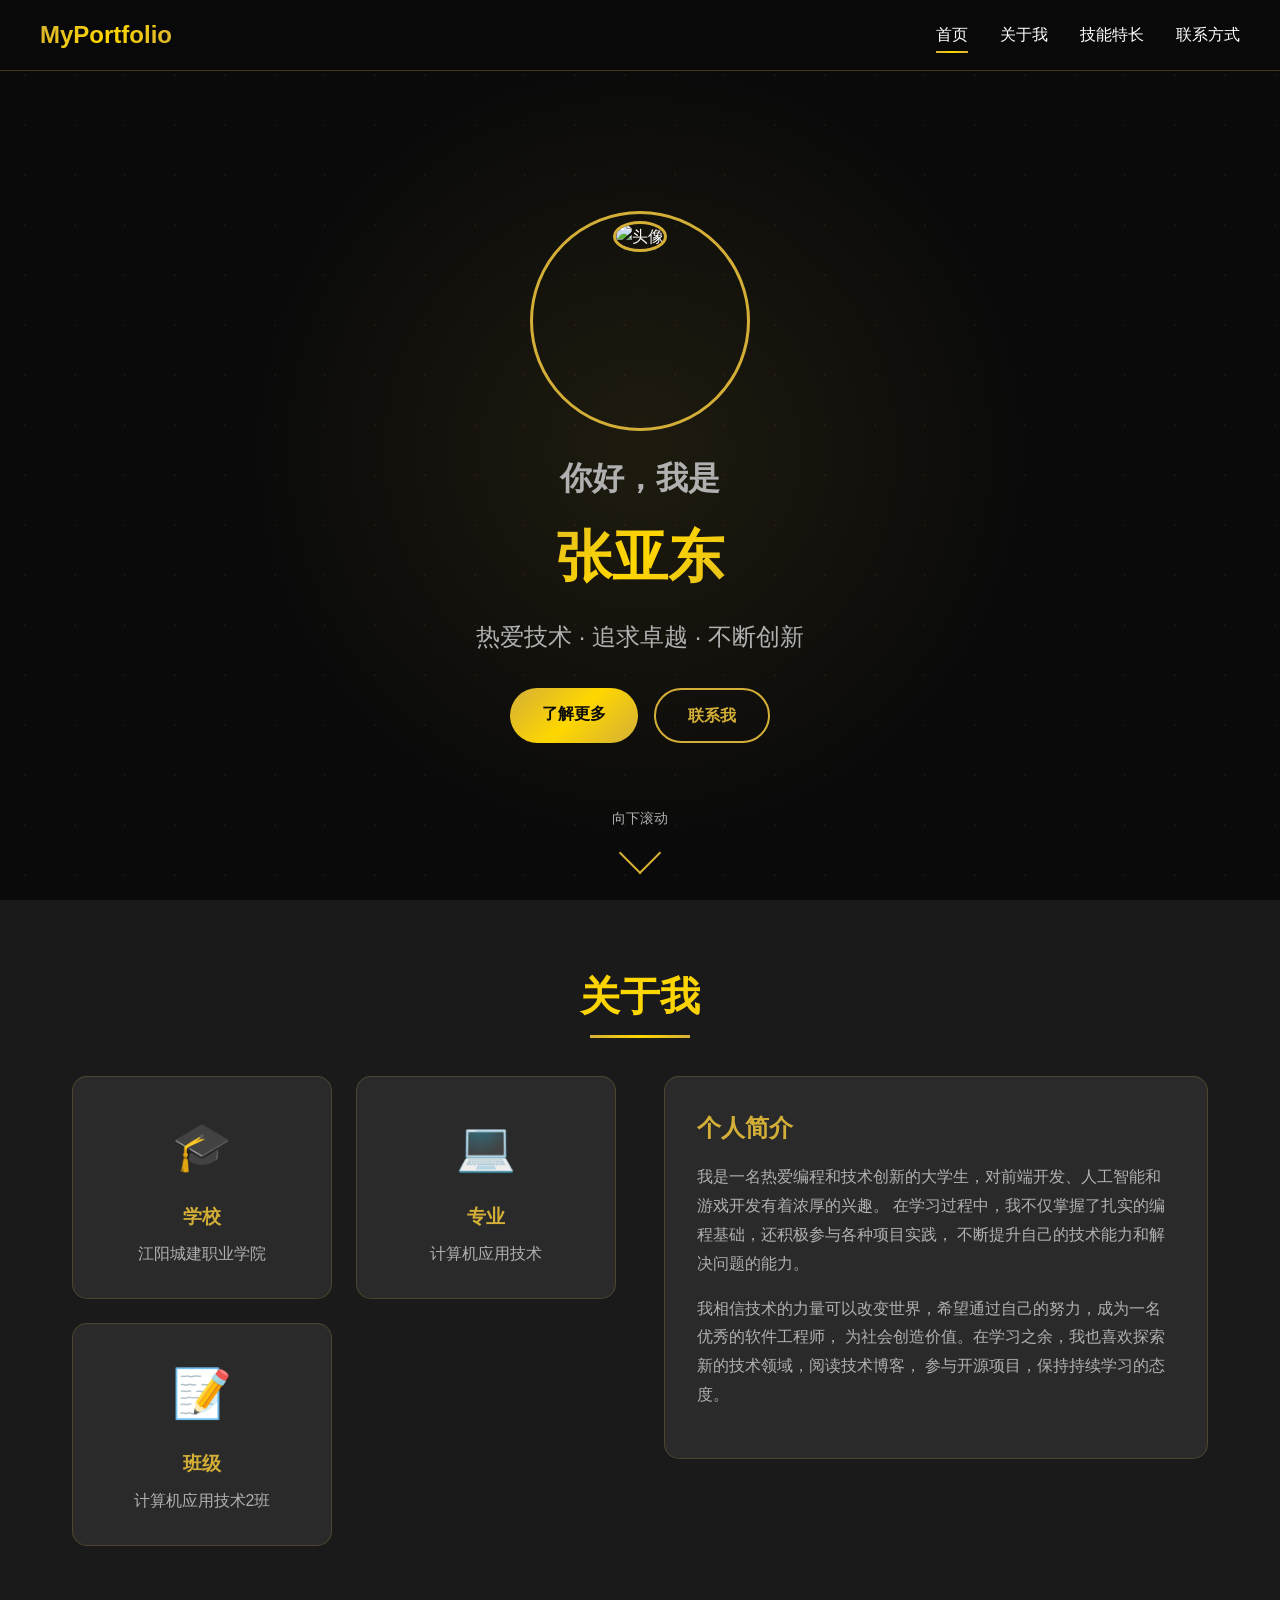
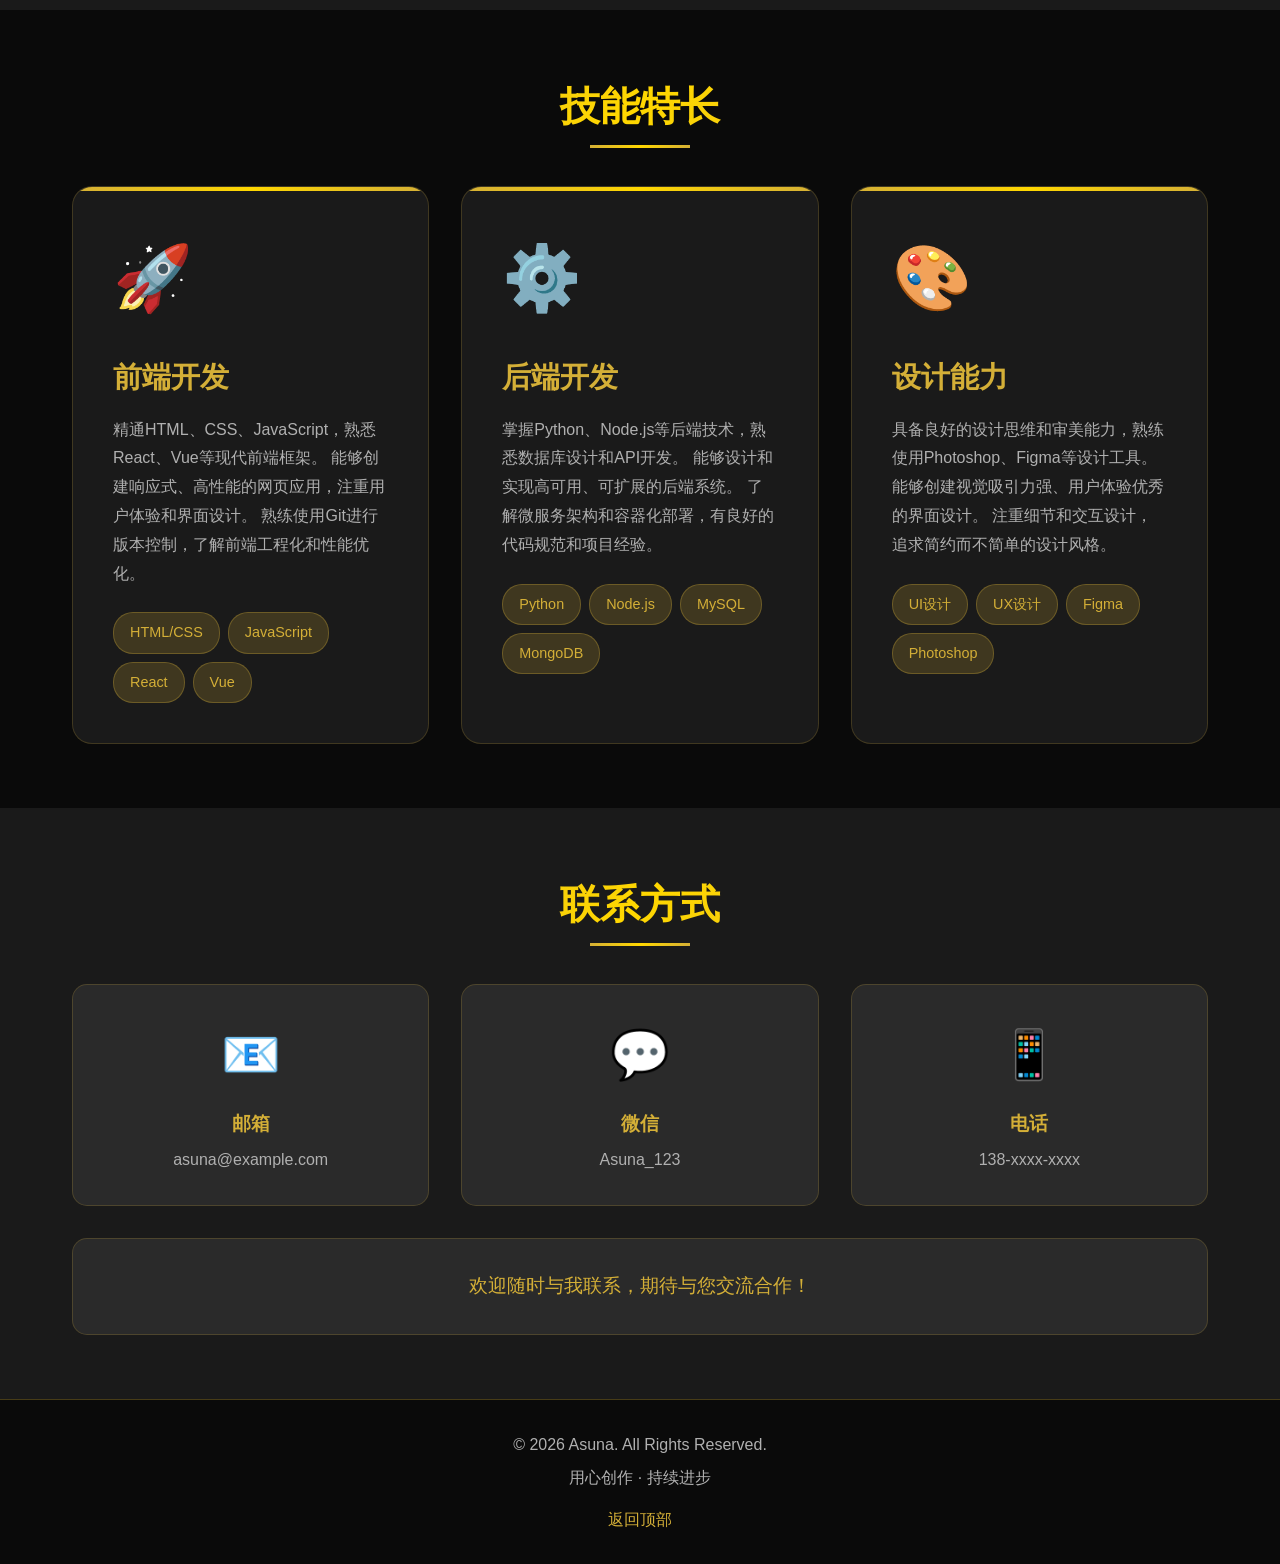
==== index.html @ ef43570d "Add files via upload" ====
<!DOCTYPE html>
<html lang="zh-CN">
<head>
    <meta charset="UTF-8">
    <meta name="viewport" content="width=device-width, initial-scale=1.0">
    <title>个人主页 - 自我介绍</title>
    <link rel="stylesheet" href="style.css">
</head>
<body>
    <!-- 导航栏 -->
    <nav class="navbar">
        <div class="nav-container">
            <div class="nav-logo">MyPortfolio</div>
            <div class="nav-menu">
                <a href="#home" class="nav-link active">首页</a>
                <a href="#about" class="nav-link">关于我</a>
                <a href="#skills" class="nav-link">技能特长</a>
                <a href="#contact" class="nav-link">联系方式</a>
            </div>
            <div class="hamburger">
                <span></span>
                <span></span>
                <span></span>
            </div>
        </div>
    </nav>

    <!-- 首页区域 -->
    <section id="home" class="hero">
        <div class="hero-content">
            <div class="avatar-container">
                <div class="avatar-ring"></div>
                <img src="https://tse2-mm.cn.bing.net/th/id/OIP-C.rYHXCZjmTOI2KDGcBa1fsQHaFz?w=194&h=180&c=7&r=0&o=7&dpr=1.5&pid=1.7&rm=3" alt="头像" class="avatar">
            </div>
            <h1 class="hero-title">
                <span class="glow">你好，我是</span>
                <span class="name">张亚东</span>
            </h1>
            <p class="hero-subtitle">热爱技术 · 追求卓越 · 不断创新</p>
            <div class="hero-buttons">
                <a href="#about" class="btn btn-primary">了解更多</a>
                <a href="#contact" class="btn btn-secondary">联系我</a>
            </div>
        </div>
        <div class="scroll-indicator">
            <span>向下滚动</span>
            <div class="arrow"></div>
        </div>
    </section>

    <!-- 关于我区域 -->
    <section id="about" class="about">
        <div class="container">
            <h2 class="section-title">关于我</h2>
            <div class="about-content">
                <div class="about-info">
                    <div class="info-card">
                        <div class="info-icon">🎓</div>
                        <h3>学校</h3>
                        <p>江阳城建职业学院</p>
                    </div>
                    <div class="info-card">
                        <div class="info-icon">💻</div>
                        <h3>专业</h3>
                        <p>计算机应用技术</p>
                    </div>
                    <div class="info-card">
                        <div class="info-icon">📝</div>
                        <h3>班级</h3>
                        <p>计算机应用技术2班</p>
                    </div>
                </div>
                <div class="about-description">
                    <h3>个人简介</h3>
                    <p>
                        我是一名热爱编程和技术创新的大学生，对前端开发、人工智能和游戏开发有着浓厚的兴趣。
                        在学习过程中，我不仅掌握了扎实的编程基础，还积极参与各种项目实践，
                        不断提升自己的技术能力和解决问题的能力。
                    </p>
                    <p>
                        我相信技术的力量可以改变世界，希望通过自己的努力，成为一名优秀的软件工程师，
                        为社会创造价值。在学习之余，我也喜欢探索新的技术领域，阅读技术博客，
                        参与开源项目，保持持续学习的态度。
                    </p>
                </div>
            </div>
        </div>
    </section>

    <!-- 技能特长区域 -->
    <section id="skills" class="skills">
        <div class="container">
            <h2 class="section-title">技能特长</h2>
            <div class="skills-grid">
                <div class="skill-card card-1">
                    <div class="skill-icon">🚀</div>
                    <h3>前端开发</h3>
                    <p>
                        精通HTML、CSS、JavaScript，熟悉React、Vue等现代前端框架。
                        能够创建响应式、高性能的网页应用，注重用户体验和界面设计。
                        熟练使用Git进行版本控制，了解前端工程化和性能优化。
                    </p>
                    <div class="skill-tags">
                        <span class="tag">HTML/CSS</span>
                        <span class="tag">JavaScript</span>
                        <span class="tag">React</span>
                        <span class="tag">Vue</span>
                    </div>
                </div>
                <div class="skill-card card-2">
                    <div class="skill-icon">⚙️</div>
                    <h3>后端开发</h3>
                    <p>
                        掌握Python、Node.js等后端技术，熟悉数据库设计和API开发。
                        能够设计和实现高可用、可扩展的后端系统。
                        了解微服务架构和容器化部署，有良好的代码规范和项目经验。
                    </p>
                    <div class="skill-tags">
                        <span class="tag">Python</span>
                        <span class="tag">Node.js</span>
                        <span class="tag">MySQL</span>
                        <span class="tag">MongoDB</span>
                    </div>
                </div>
                <div class="skill-card card-3">
                    <div class="skill-icon">🎨</div>
                    <h3>设计能力</h3>
                    <p>
                        具备良好的设计思维和审美能力，熟练使用Photoshop、Figma等设计工具。
                        能够创建视觉吸引力强、用户体验优秀的界面设计。
                        注重细节和交互设计，追求简约而不简单的设计风格。
                    </p>
                    <div class="skill-tags">
                        <span class="tag">UI设计</span>
                        <span class="tag">UX设计</span>
                        <span class="tag">Figma</span>
                        <span class="tag">Photoshop</span>
                    </div>
                </div>
            </div>
        </div>
    </section>

    <!-- 联系方式区域 -->
    <section id="contact" class="contact">
        <div class="container">
            <h2 class="section-title">联系方式</h2>
            <div class="contact-content">
                <div class="contact-card">
                    <div class="contact-icon">📧</div>
                    <h3>邮箱</h3>
                    <p>asuna@example.com</p>
                </div>
                <div class="contact-card">
                    <div class="contact-icon">💬</div>
                    <h3>微信</h3>
                    <p>Asuna_123</p>
                </div>
                <div class="contact-card">
                    <div class="contact-icon">📱</div>
                    <h3>电话</h3>
                    <p>138-xxxx-xxxx</p>
                </div>
            </div>
            <div class="contact-message">
                <p>欢迎随时与我联系，期待与您交流合作！</p>
            </div>
        </div>
    </section>

    <!-- 页脚 -->
    <footer class="footer">
        <div class="footer-content">
            <p>&copy; 2026 Asuna. All Rights Reserved.</p>
            <p>用心创作 · 持续进步</p>
        </div>
        <div class="footer-links">
            <a href="#home" class="footer-link">返回顶部</a>
        </div>
    </footer>

    <script src="script.js"></script>
</body>
</html>
---- style.css ----
/* 全局样式 */
* {
    margin: 0;
    padding: 0;
    box-sizing: border-box;
}

:root {
    --primary-gold: #D4AF37;
    --secondary-gold: #FFD700;
    --dark-bg: #0a0a0a;
    --dark-secondary: #1a1a1a;
    --dark-tertiary: #2a2a2a;
    --text-light: #ffffff;
    --text-gray: #b0b0b0;
    --gradient-gold: linear-gradient(135deg, #D4AF37 0%, #FFD700 50%, #D4AF37 100%);
}

body {
    font-family: 'Segoe UI', Tahoma, Geneva, Verdana, sans-serif;
    background: var(--dark-bg);
    color: var(--text-light);
    line-height: 1.6;
    overflow-x: hidden;
}

html {
    scroll-behavior: smooth;
}

/* 导航栏 */
.navbar {
    position: fixed;
    top: 0;
    left: 0;
    right: 0;
    background: rgba(10, 10, 10, 0.95);
    backdrop-filter: blur(10px);
    padding: 1rem 2rem;
    z-index: 1000;
    border-bottom: 1px solid rgba(212, 175, 55, 0.3);
    transition: all 0.3s ease;
}

.nav-container {
    max-width: 1200px;
    margin: 0 auto;
    display: flex;
    justify-content: space-between;
    align-items: center;
}

.nav-logo {
    font-size: 1.5rem;
    font-weight: bold;
    background: var(--gradient-gold);
    -webkit-background-clip: text;
    -webkit-text-fill-color: transparent;
    background-clip: text;
}

.nav-menu {
    display: flex;
    gap: 2rem;
    list-style: none;
}

.nav-link {
    color: var(--text-light);
    text-decoration: none;
    font-weight: 500;
    transition: all 0.3s ease;
    position: relative;
}

.nav-link::after {
    content: '';
    position: absolute;
    bottom: -5px;
    left: 0;
    width: 0;
    height: 2px;
    background: var(--gradient-gold);
    transition: width 0.3s ease;
}

.nav-link:hover::after,
.nav-link.active::after {
    width: 100%;
}

.nav-link:hover {
    color: var(--primary-gold);
}

.hamburger {
    display: none;
    flex-direction: column;
    cursor: pointer;
    gap: 5px;
}

.hamburger span {
    width: 25px;
    height: 3px;
    background: var(--primary-gold);
    transition: all 0.3s ease;
}

/* 首页区域 */
.hero {
    min-height: 100vh;
    display: flex;
    flex-direction: column;
    justify-content: center;
    align-items: center;
    padding: 6rem 2rem 2rem;
    background: radial-gradient(circle at 50% 50%, rgba(212, 175, 55, 0.1) 0%, transparent 50%);
    position: relative;
    overflow: hidden;
}

.hero::before {
    content: '';
    position: absolute;
    top: 0;
    left: 0;
    right: 0;
    bottom: 0;
    background: url('data:image/svg+xml,<svg xmlns="http://www.w3.org/2000/svg" viewBox="0 0 100 100"><circle cx="50" cy="50" r="1" fill="%23D4AF37" opacity="0.3"/></svg>');
    background-size: 50px 50px;
    animation: stars 20s linear infinite;
}

@keyframes stars {
    0% { transform: translateY(0); }
    100% { transform: translateY(-50px); }
}

.hero-content {
    text-align: center;
    z-index: 1;
    max-width: 800px;
}

.avatar-container {
    position: relative;
    width: 200px;
    height: 200px;
    margin: 0 auto 2rem;
}

.avatar-ring {
    position: absolute;
    top: -10px;
    left: -10px;
    right: -10px;
    bottom: -10px;
    border: 3px solid var(--primary-gold);
    border-radius: 50%;
    animation: ring 3s ease-in-out infinite;
}

@keyframes ring {
    0%, 100% { transform: scale(1); opacity: 1; }
    50% { transform: scale(1.1); opacity: 0.5; }
}

.avatar {
    width: 100%;
    height: 100%;
    border-radius: 50%;
    object-fit: cover;
    border: 3px solid var(--primary-gold);
    animation: float 3s ease-in-out infinite;
}

@keyframes float {
    0%, 100% { transform: translateY(0); }
    50% { transform: translateY(-10px); }
}

.hero-title {
    font-size: 3.5rem;
    margin-bottom: 1rem;
    font-weight: 700;
}

.glow {
    display: block;
    font-size: 2rem;
    color: var(--text-gray);
    margin-bottom: 0.5rem;
}

.name {
    background: var(--gradient-gold);
    -webkit-background-clip: text;
    -webkit-text-fill-color: transparent;
    background-clip: text;
    display: block;
    animation: glow 2s ease-in-out infinite alternate;
}

@keyframes glow {
    from { text-shadow: 0 0 20px rgba(212, 175, 55, 0.5); }
    to { text-shadow: 0 0 30px rgba(212, 175, 55, 0.8), 0 0 40px rgba(212, 175, 55, 0.6); }
}

.hero-subtitle {
    font-size: 1.5rem;
    color: var(--text-gray);
    margin-bottom: 2rem;
}

.hero-buttons {
    display: flex;
    gap: 1rem;
    justify-content: center;
    flex-wrap: wrap;
}

.btn {
    padding: 0.8rem 2rem;
    border-radius: 30px;
    text-decoration: none;
    font-weight: 600;
    transition: all 0.3s ease;
    position: relative;
    overflow: hidden;
}

.btn-primary {
    background: var(--gradient-gold);
    color: var(--dark-bg);
    border: none;
}

.btn-primary:hover {
    transform: translateY(-3px);
    box-shadow: 0 10px 30px rgba(212, 175, 55, 0.4);
}

.btn-secondary {
    background: transparent;
    color: var(--primary-gold);
    border: 2px solid var(--primary-gold);
}

.btn-secondary:hover {
    background: var(--primary-gold);
    color: var(--dark-bg);
    transform: translateY(-3px);
}

.scroll-indicator {
    position: absolute;
    bottom: 2rem;
    left: 50%;
    transform: translateX(-50%);
    text-align: center;
    animation: bounce 2s infinite;
}

.scroll-indicator span {
    display: block;
    font-size: 0.9rem;
    color: var(--text-gray);
    margin-bottom: 0.5rem;
}

.arrow {
    width: 30px;
    height: 30px;
    border-right: 2px solid var(--primary-gold);
    border-bottom: 2px solid var(--primary-gold);
    transform: rotate(45deg);
    margin: 0 auto;
}

@keyframes bounce {
    0%, 20%, 50%, 80%, 100% { transform: translateX(-50%) translateY(0); }
    40% { transform: translateX(-50%) translateY(-10px); }
    60% { transform: translateX(-50%) translateY(-5px); }
}

/* 通用容器 */
.container {
    max-width: 1200px;
    margin: 0 auto;
    padding: 4rem 2rem;
}

.section-title {
    font-size: 2.5rem;
    text-align: center;
    margin-bottom: 3rem;
    background: var(--gradient-gold);
    -webkit-background-clip: text;
    -webkit-text-fill-color: transparent;
    background-clip: text;
    position: relative;
}

.section-title::after {
    content: '';
    position: absolute;
    bottom: -10px;
    left: 50%;
    transform: translateX(-50%);
    width: 100px;
    height: 3px;
    background: var(--gradient-gold);
}

/* 关于我区域 */
.about {
    background: var(--dark-secondary);
}

.about-content {
    display: grid;
    grid-template-columns: 1fr 1fr;
    gap: 3rem;
    align-items: start;
}

.about-info {
    display: grid;
    grid-template-columns: repeat(auto-fit, minmax(200px, 1fr));
    gap: 1.5rem;
}

.info-card {
    background: var(--dark-tertiary);
    padding: 2rem;
    border-radius: 15px;
    text-align: center;
    transition: all 0.3s ease;
    border: 1px solid rgba(212, 175, 55, 0.2);
}

.info-card:hover {
    transform: translateY(-5px);
    border-color: var(--primary-gold);
    box-shadow: 0 10px 30px rgba(212, 175, 55, 0.2);
}

.info-icon {
    font-size: 3rem;
    margin-bottom: 1rem;
}

.info-card h3 {
    font-size: 1.2rem;
    color: var(--primary-gold);
    margin-bottom: 0.5rem;
}

.info-card p {
    color: var(--text-gray);
}

.about-description {
    background: var(--dark-tertiary);
    padding: 2rem;
    border-radius: 15px;
    border: 1px solid rgba(212, 175, 55, 0.2);
}

.about-description h3 {
    color: var(--primary-gold);
    margin-bottom: 1rem;
    font-size: 1.5rem;
}

.about-description p {
    color: var(--text-gray);
    margin-bottom: 1rem;
    line-height: 1.8;
}

/* 技能特长区域 */
.skills {
    background: var(--dark-bg);
}

.skills-grid {
    display: grid;
    grid-template-columns: repeat(auto-fit, minmax(300px, 1fr));
    gap: 2rem;
}

.skill-card {
    background: var(--dark-secondary);
    padding: 2.5rem;
    border-radius: 20px;
    position: relative;
    overflow: hidden;
    transition: all 0.4s ease;
    border: 1px solid rgba(212, 175, 55, 0.2);
}

.skill-card::before {
    content: '';
    position: absolute;
    top: 0;
    left: 0;
    right: 0;
    height: 4px;
    background: var(--gradient-gold);
}

.skill-card:hover {
    transform: translateY(-10px) scale(1.02);
    border-color: var(--primary-gold);
    box-shadow: 0 20px 40px rgba(212, 175, 55, 0.3);
}

.card-1 {
    animation: slideIn 0.6s ease 0.2s both;
}

.card-2 {
    animation: slideIn 0.6s ease 0.4s both;
}

.card-3 {
    animation: slideIn 0.6s ease 0.6s both;
}

@keyframes slideIn {
    from {
        opacity: 0;
        transform: translateY(30px);
    }
    to {
        opacity: 1;
        transform: translateY(0);
    }
}

.skill-icon {
    font-size: 4rem;
    margin-bottom: 1.5rem;
    animation: pulse 2s ease-in-out infinite;
}

@keyframes pulse {
    0%, 100% { transform: scale(1); }
    50% { transform: scale(1.1); }
}

.skill-card h3 {
    font-size: 1.8rem;
    color: var(--primary-gold);
    margin-bottom: 1rem;
}

.skill-card p {
    color: var(--text-gray);
    margin-bottom: 1.5rem;
    line-height: 1.8;
}

.skill-tags {
    display: flex;
    flex-wrap: wrap;
    gap: 0.5rem;
}

.tag {
    background: rgba(212, 175, 55, 0.2);
    color: var(--primary-gold);
    padding: 0.5rem 1rem;
    border-radius: 20px;
    font-size: 0.9rem;
    border: 1px solid rgba(212, 175, 55, 0.3);
    transition: all 0.3s ease;
}

.tag:hover {
    background: var(--primary-gold);
    color: var(--dark-bg);
}

/* 联系方式区域 */
.contact {
    background: var(--dark-secondary);
}

.contact-content {
    display: grid;
    grid-template-columns: repeat(auto-fit, minmax(250px, 1fr));
    gap: 2rem;
    margin-bottom: 2rem;
}

.contact-card {
    background: var(--dark-tertiary);
    padding: 2rem;
    border-radius: 15px;
    text-align: center;
    transition: all 0.3s ease;
    border: 1px solid rgba(212, 175, 55, 0.2);
}

.contact-card:hover {
    transform: translateY(-5px);
    border-color: var(--primary-gold);
    box-shadow: 0 10px 30px rgba(212, 175, 55, 0.2);
}

.contact-icon {
    font-size: 3rem;
    margin-bottom: 1rem;
}

.contact-card h3 {
    color: var(--primary-gold);
    margin-bottom: 0.5rem;
}

.contact-card p {
    color: var(--text-gray);
}

.contact-message {
    text-align: center;
    background: var(--dark-tertiary);
    padding: 2rem;
    border-radius: 15px;
    border: 1px solid rgba(212, 175, 55, 0.2);
}

.contact-message p {
    color: var(--primary-gold);
    font-size: 1.2rem;
}

/* 页脚 */
.footer {
    background: var(--dark-bg);
    padding: 2rem;
    text-align: center;
    border-top: 1px solid rgba(212, 175, 55, 0.3);
}

.footer-content p {
    color: var(--text-gray);
    margin-bottom: 0.5rem;
}

.footer-links {
    margin-top: 1rem;
}

.footer-link {
    color: var(--primary-gold);
    text-decoration: none;
    transition: all 0.3s ease;
}

.footer-link:hover {
    color: var(--secondary-gold);
    text-decoration: underline;
}

/* 响应式设计 */
@media (max-width: 768px) {
    .hamburger {
        display: flex;
    }

    .nav-menu {
        position: fixed;
        top: 70px;
        left: -100%;
        width: 100%;
        height: calc(100vh - 70px);
        background: var(--dark-secondary);
        flex-direction: column;
        justify-content: center;
        align-items: center;
        transition: left 0.3s ease;
        gap: 3rem;
    }

    .nav-menu.active {
        left: 0;
    }

    .nav-link {
        font-size: 1.2rem;
    }

    .hero-title {
        font-size: 2.5rem;
    }

    .glow {
        font-size: 1.5rem;
    }

    .hero-subtitle {
        font-size: 1.2rem;
    }

    .about-content {
        grid-template-columns: 1fr;
    }

    .skills-grid {
        grid-template-columns: 1fr;
    }

    .section-title {
        font-size: 2rem;
    }

    .skill-card {
        padding: 2rem;
    }

    .avatar-container {
        width: 150px;
        height: 150px;
    }
}

@media (max-width: 480px) {
    .hero-title {
        font-size: 2rem;
    }

    .glow {
        font-size: 1.2rem;
    }

    .hero-subtitle {
        font-size: 1rem;
    }

    .hero-buttons {
        flex-direction: column;
        align-items: center;
    }

    .btn {
        width: 100%;
        max-width: 250px;
    }

    .section-title {
        font-size: 1.8rem;
    }

    .container {
        padding: 3rem 1rem;
    }
}

/* 滚动条样式 */
::-webkit-scrollbar {
    width: 10px;
}

::-webkit-scrollbar-track {
    background: var(--dark-bg);
}

::-webkit-scrollbar-thumb {
    background: var(--gradient-gold);
    border-radius: 5px;
}

::-webkit-scrollbar-thumb:hover {
    background: var(--primary-gold);
}
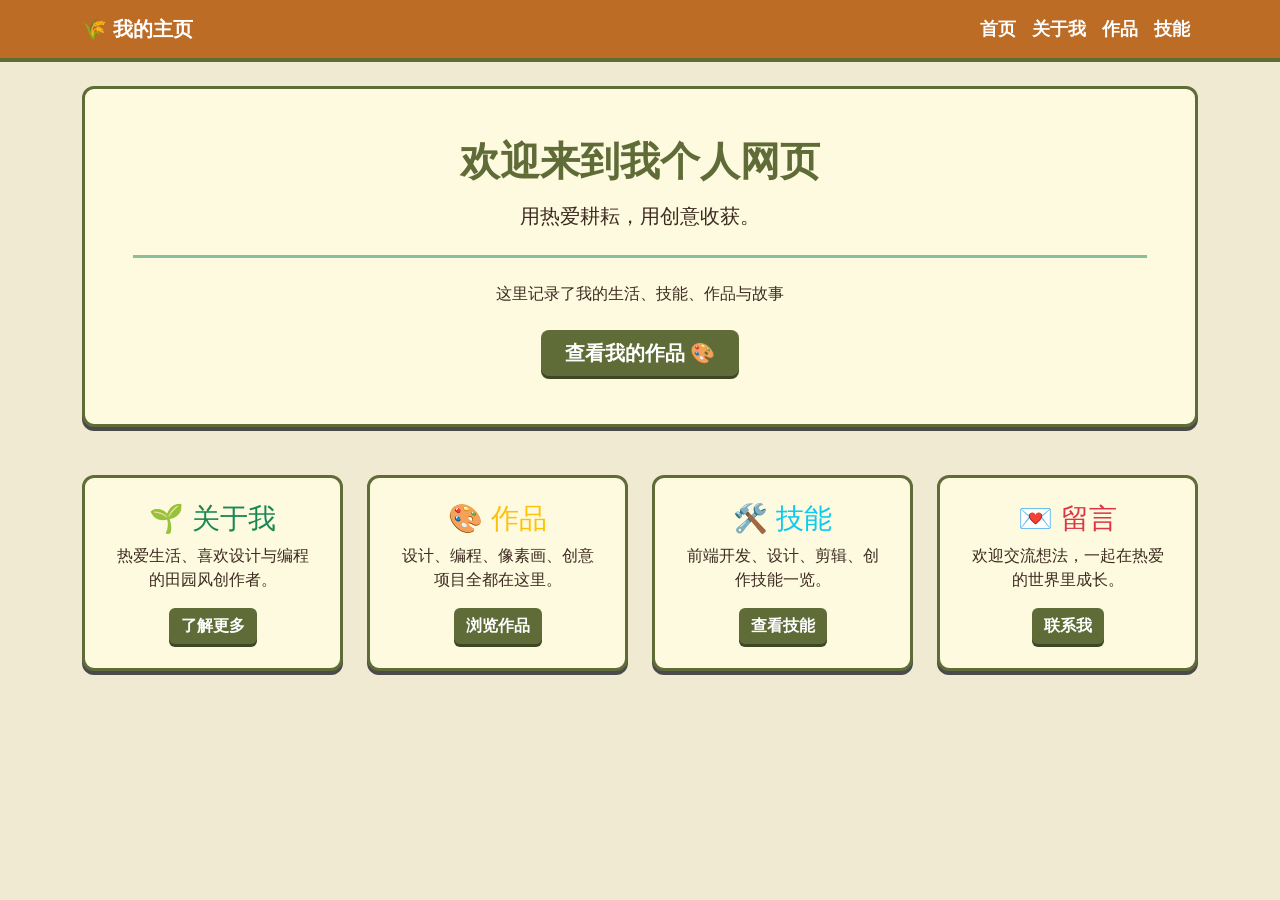
==== commit e148ad3d: "Add files via upload" ====
--- a/index.html
+++ b/index.html
@@ -1,184 +1,110 @@
-<!DOCTYPE html>
-<html lang="zh-CN">
-<head>
-    <meta charset="UTF-8">
-    <meta name="viewport" content="width=device-width, initial-scale=1.0">
-    <title>个人主页 - 自我介绍</title>
-    <link rel="stylesheet" href="style.css">
-</head>
-<body>
-    <!-- 导航栏 -->
-    <nav class="navbar">
-        <div class="nav-container">
-            <div class="nav-logo">MyPortfolio</div>
-            <div class="nav-menu">
-                <a href="#home" class="nav-link active">首页</a>
-                <a href="#about" class="nav-link">关于我</a>
-                <a href="#skills" class="nav-link">技能特长</a>
-                <a href="#contact" class="nav-link">联系方式</a>
-            </div>
-            <div class="hamburger">
-                <span></span>
-                <span></span>
-                <span></span>
-            </div>
-        </div>
-    </nav>
-
-    <!-- 首页区域 -->
-    <section id="home" class="hero">
-        <div class="hero-content">
-            <div class="avatar-container">
-                <div class="avatar-ring"></div>
-                <img src="https://tse2-mm.cn.bing.net/th/id/OIP-C.rYHXCZjmTOI2KDGcBa1fsQHaFz?w=194&h=180&c=7&r=0&o=7&dpr=1.5&pid=1.7&rm=3" alt="头像" class="avatar">
-            </div>
-            <h1 class="hero-title">
-                <span class="glow">你好，我是</span>
-                <span class="name">张亚东</span>
-            </h1>
-            <p class="hero-subtitle">热爱技术 · 追求卓越 · 不断创新</p>
-            <div class="hero-buttons">
-                <a href="#about" class="btn btn-primary">了解更多</a>
-                <a href="#contact" class="btn btn-secondary">联系我</a>
-            </div>
-        </div>
-        <div class="scroll-indicator">
-            <span>向下滚动</span>
-            <div class="arrow"></div>
-        </div>
-    </section>
-
-    <!-- 关于我区域 -->
-    <section id="about" class="about">
-        <div class="container">
-            <h2 class="section-title">关于我</h2>
-            <div class="about-content">
-                <div class="about-info">
-                    <div class="info-card">
-                        <div class="info-icon">🎓</div>
-                        <h3>学校</h3>
-                        <p>江阳城建职业学院</p>
-                    </div>
-                    <div class="info-card">
-                        <div class="info-icon">💻</div>
-                        <h3>专业</h3>
-                        <p>计算机应用技术</p>
-                    </div>
-                    <div class="info-card">
-                        <div class="info-icon">📝</div>
-                        <h3>班级</h3>
-                        <p>计算机应用技术2班</p>
-                    </div>
-                </div>
-                <div class="about-description">
-                    <h3>个人简介</h3>
-                    <p>
-                        我是一名热爱编程和技术创新的大学生，对前端开发、人工智能和游戏开发有着浓厚的兴趣。
-                        在学习过程中，我不仅掌握了扎实的编程基础，还积极参与各种项目实践，
-                        不断提升自己的技术能力和解决问题的能力。
-                    </p>
-                    <p>
-                        我相信技术的力量可以改变世界，希望通过自己的努力，成为一名优秀的软件工程师，
-                        为社会创造价值。在学习之余，我也喜欢探索新的技术领域，阅读技术博客，
-                        参与开源项目，保持持续学习的态度。
-                    </p>
-                </div>
-            </div>
-        </div>
-    </section>
-
-    <!-- 技能特长区域 -->
-    <section id="skills" class="skills">
-        <div class="container">
-            <h2 class="section-title">技能特长</h2>
-            <div class="skills-grid">
-                <div class="skill-card card-1">
-                    <div class="skill-icon">🚀</div>
-                    <h3>前端开发</h3>
-                    <p>
-                        精通HTML、CSS、JavaScript，熟悉React、Vue等现代前端框架。
-                        能够创建响应式、高性能的网页应用，注重用户体验和界面设计。
-                        熟练使用Git进行版本控制，了解前端工程化和性能优化。
-                    </p>
-                    <div class="skill-tags">
-                        <span class="tag">HTML/CSS</span>
-                        <span class="tag">JavaScript</span>
-                        <span class="tag">React</span>
-                        <span class="tag">Vue</span>
-                    </div>
-                </div>
-                <div class="skill-card card-2">
-                    <div class="skill-icon">⚙️</div>
-                    <h3>后端开发</h3>
-                    <p>
-                        掌握Python、Node.js等后端技术，熟悉数据库设计和API开发。
-                        能够设计和实现高可用、可扩展的后端系统。
-                        了解微服务架构和容器化部署，有良好的代码规范和项目经验。
-                    </p>
-                    <div class="skill-tags">
-                        <span class="tag">Python</span>
-                        <span class="tag">Node.js</span>
-                        <span class="tag">MySQL</span>
-                        <span class="tag">MongoDB</span>
-                    </div>
-                </div>
-                <div class="skill-card card-3">
-                    <div class="skill-icon">🎨</div>
-                    <h3>设计能力</h3>
-                    <p>
-                        具备良好的设计思维和审美能力，熟练使用Photoshop、Figma等设计工具。
-                        能够创建视觉吸引力强、用户体验优秀的界面设计。
-                        注重细节和交互设计，追求简约而不简单的设计风格。
-                    </p>
-                    <div class="skill-tags">
-                        <span class="tag">UI设计</span>
-                        <span class="tag">UX设计</span>
-                        <span class="tag">Figma</span>
-                        <span class="tag">Photoshop</span>
-                    </div>
-                </div>
-            </div>
-        </div>
-    </section>
-
-    <!-- 联系方式区域 -->
-    <section id="contact" class="contact">
-        <div class="container">
-            <h2 class="section-title">联系方式</h2>
-            <div class="contact-content">
-                <div class="contact-card">
-                    <div class="contact-icon">📧</div>
-                    <h3>邮箱</h3>
-                    <p>asuna@example.com</p>
-                </div>
-                <div class="contact-card">
-                    <div class="contact-icon">💬</div>
-                    <h3>微信</h3>
-                    <p>Asuna_123</p>
-                </div>
-                <div class="contact-card">
-                    <div class="contact-icon">📱</div>
-                    <h3>电话</h3>
-                    <p>138-xxxx-xxxx</p>
-                </div>
-            </div>
-            <div class="contact-message">
-                <p>欢迎随时与我联系，期待与您交流合作！</p>
-            </div>
-        </div>
-    </section>
-
-    <!-- 页脚 -->
-    <footer class="footer">
-        <div class="footer-content">
-            <p>&copy; 2026 Asuna. All Rights Reserved.</p>
-            <p>用心创作 · 持续进步</p>
-        </div>
-        <div class="footer-links">
-            <a href="#home" class="footer-link">返回顶部</a>
-        </div>
-    </footer>
-
-    <script src="script.js"></script>
-</body>
+<!DOCTYPE html>
+<html lang="en">
+<head>
+    <meta charset="UTF-8">
+    <meta name="viewport" content="width=device-width, initial-scale=1.0">
+    <title>导航制作</title>
+    <link href="https://cdn.jsdelivr.net/npm/bootstrap@5.3.0/dist/css/bootstrap.min.css" rel="stylesheet">
+ <style>
+        body {
+            background-color: #f0ead2;
+            font-family: "Microsoft YaHei", sans-serif;
+            color: #3d2b1f;
+        }
+        .stardew-card {
+            background: #fefae0;
+            border: 3px solid #606c38;
+            border-radius: 12px;
+            box-shadow: 0 4px 0 #4a4a4a;
+        }
+        .stardew-btn {
+            background: #606c38;
+            border: none;
+            color: white;
+            font-weight: bold;
+            box-shadow: 0 3px 0 #3e4723;
+        }
+        .stardew-btn:hover {
+            background: #4a5729;
+        }
+        .navbar {
+            background: #bc6c25 !important;
+            border-bottom: 4px solid #606c38;
+        }
+        .nav-link {
+            color: #fff !important;
+            font-weight: bold;
+            font-size: 1.1rem;
+        }
+        .nav-link:hover {
+            color: #fefae0 !important;
+        }
+    </style>
+</head>
+<body>
+
+<!-- 导航栏 -->
+<nav class="navbar navbar-expand-lg navbar-dark mb-4">
+    <div class="container">
+        <a class="navbar-brand fw-bold" href="index.html">🌾 我的主页</a>
+        <button class="navbar-toggler" type="button" data-bs-toggle="collapse" data-bs-target="#menu">
+            <span class="navbar-toggler-icon"></span>
+        </button>
+        <div class="collapse navbar-collapse" id="menu">
+            <ul class="navbar-nav ms-auto">
+                <li class="nav-item"><a class="nav-link" href="index.html">首页</a></li>
+                <li class="nav-item"><a class="nav-link" href="about.html">关于我</a></li>
+                <li class="nav-item"><a class="nav-link" href="works.html">作品</a></li>
+                <li class="nav-item"><a class="nav-link" href="skills.html">技能</a></li>
+            </ul>
+        </div>
+    </div>
+</nav>
+
+<!-- 内容区 -->
+<div class="container mb-5">
+    <div class="stardew-card p-4 p-md-5 text-center">
+        <h1 class="fw-bold mb-3" style="color:#606c38">欢迎来到我个人网页</h1>
+        <p class="lead fs-5">用热爱耕耘，用创意收获。</p>
+        <hr class="my-4 border-3 border-success opacity-50">
+        <p class="mb-4">这里记录了我的生活、技能、作品与故事</p>
+        <a href="works.html" class="btn stardew-btn btn-lg px-4">查看我的作品 🎨</a>
+    </div>
+
+    <div class="row g-4 mt-4">
+        <div class="col-md-6 col-lg-3">
+            <div class="stardew-card p-4 text-center h-100">
+                <h3 class="text-success">🌱 关于我</h3>
+                <p>热爱生活、喜欢设计与编程的田园风创作者。</p>
+                <a href="about.html" class="btn stardew-btn mt-auto">了解更多</a>
+            </div>
+        </div>
+        <div class="col-md-6 col-lg-3">
+            <div class="stardew-card p-4 text-center h-100">
+                <h3 class="text-warning">🎨 作品</h3>
+                <p>设计、编程、像素画、创意项目全都在这里。</p>
+                <a href="works.html" class="btn stardew-btn mt-auto">浏览作品</a>
+            </div>
+        </div>
+        <div class="col-md-6 col-lg-3">
+            <div class="stardew-card p-4 text-center h-100">
+                <h3 class="text-info">🛠️ 技能</h3>
+                <p>前端开发、设计、剪辑、创作技能一览。</p>
+                <a href="skills.html" class="btn stardew-btn mt-auto">查看技能</a>
+            </div>
+        </div>
+        <div class="col-md-6 col-lg-3">
+            <div class="stardew-card p-4 text-center h-100">
+                <h3 class="text-danger">💌 留言</h3>
+                <p>欢迎交流想法，一起在热爱的世界里成长。</p>
+                <button class="btn stardew-btn mt-auto">联系我</button>
+            </div>
+        </div>
+    </div>
+</div>
+
+<script src="https://cdn.jsdelivr.net/npm/bootstrap@5.3.0/dist/js/bootstrap.bundle.min.js"></script>
+
+
+</body>
 </html>
